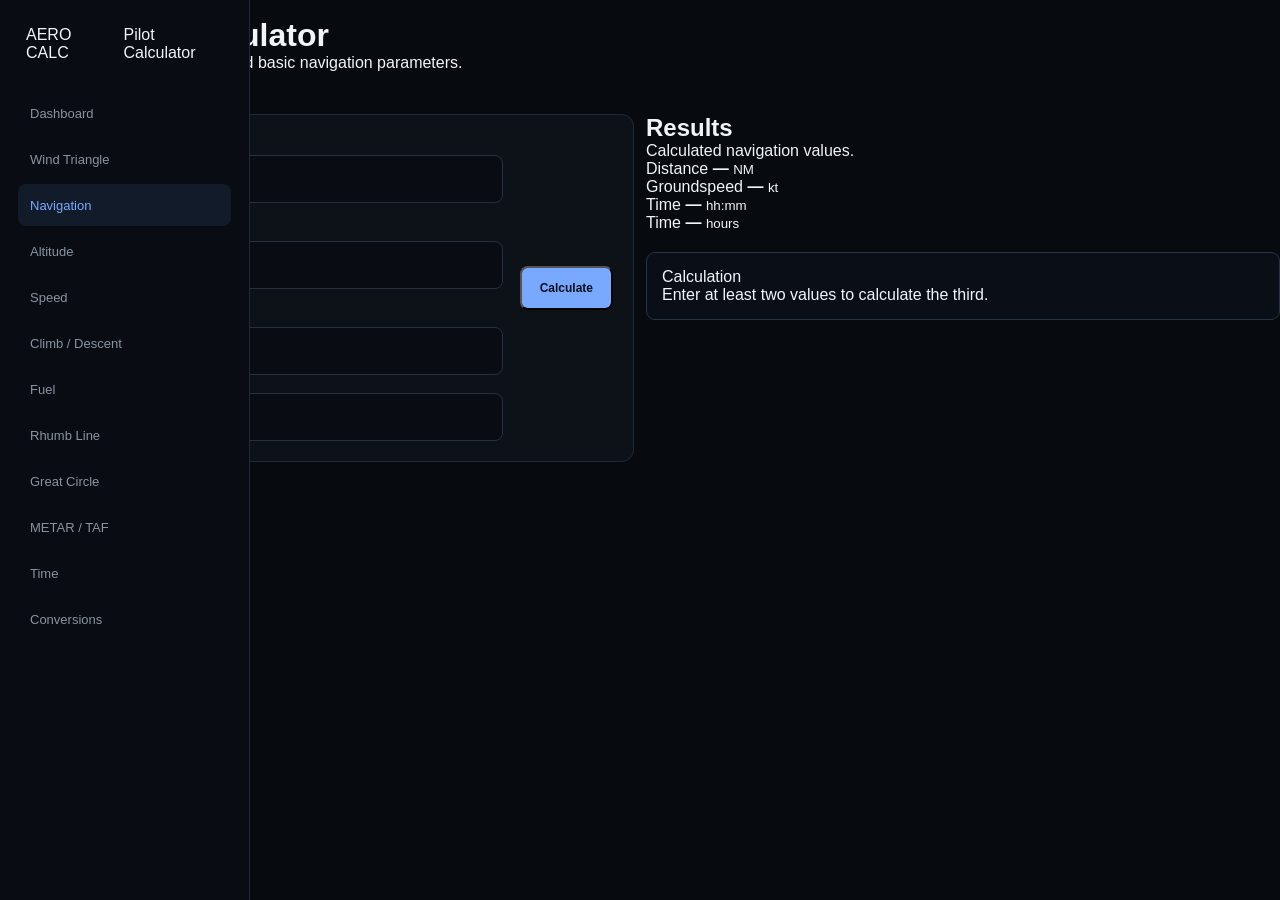
==== navigation.html @ 5a8d980f "Create navigation.html" ====
<!DOCTYPE html>
<html lang="en">
<head>
    <meta charset="UTF-8">
    <meta name="viewport" content="width=device-width, initial-scale=1.0">
    <title>Navigation | AERO CALC</title>
    <link rel="stylesheet" href="css/style.css">
</head>
<body>

<aside class="sidebar">
    <div class="brand">
        <div class="brand-name">AERO CALC</div>
        <div class="brand-subtitle">Pilot Calculator</div>
    </div>

    <nav class="nav">
        <a href="index.html">Dashboard</a>
        <a href="wind.html">Wind Triangle</a>
        <a href="navigation.html" class="active">Navigation</a>
        <a href="altitude.html">Altitude</a>
        <a href="speed.html">Speed</a>
        <a href="climb-descent.html">Climb / Descent</a>
        <a href="fuel.html">Fuel</a>
        <a href="rhumbline.html">Rhumb Line</a>
        <a href="great-circle.html">Great Circle</a>
        <a href="metar.html">METAR / TAF</a>
        <a href="time.html">Time</a>
        <a href="conversions.html">Conversions</a>
    </nav>
</aside>

<main class="main-content">

    <header class="topbar">
        <div>
            <div class="eyebrow">NAVIGATION</div>
            <h1>Navigation Calculator</h1>
            <p>Calculate time, distance, speed and basic navigation parameters.</p>
        </div>
    </header>

    <section class="calculator-grid">

        <div class="card calculator-card">

            <div class="card-header">
                <h2>Flight Data</h2>
                <p>Enter the values you know.</p>
            </div>

            <div class="form-grid">

                <div class="input-group">
                    <label for="distance">Distance</label>
                    <div class="input-with-unit">
                        <input type="number" id="distance" step="any" min="0">
                        <span>NM</span>
                    </div>
                </div>

                <div class="input-group">
                    <label for="groundspeed">Groundspeed</label>
                    <div class="input-with-unit">
                        <input type="number" id="groundspeed" step="any" min="0">
                        <span>kt</span>
                    </div>
                </div>

                <div class="input-group">
                    <label for="time-hours">Time</label>
                    <div class="time-inputs">
                        <input type="number" id="time-hours" min="0" step="1" placeholder="hh">
                        <span>:</span>
                        <input type="number" id="time-minutes" min="0" max="59" step="1" placeholder="mm">
                    </div>
                </div>

            </div>

            <button id="calculate-button" class="primary-button">
                Calculate
            </button>

            <div id="error-message" class="error-message"></div>

        </div>


        <div class="card results-card">

            <div class="card-header">
                <h2>Results</h2>
                <p>Calculated navigation values.</p>
            </div>

            <div class="results-grid">

                <div class="result-box">
                    <span class="result-label">Distance</span>
                    <strong id="distance-result">—</strong>
                    <small>NM</small>
                </div>

                <div class="result-box">
                    <span class="result-label">Groundspeed</span>
                    <strong id="groundspeed-result">—</strong>
                    <small>kt</small>
                </div>

                <div class="result-box">
                    <span class="result-label">Time</span>
                    <strong id="time-result">—</strong>
                    <small>hh:mm</small>
                </div>

                <div class="result-box">
                    <span class="result-label">Time</span>
                    <strong id="decimal-time-result">—</strong>
                    <small>hours</small>
                </div>

            </div>

            <div class="formula-box">
                <div class="formula-title">Calculation</div>
                <div id="formula-text">
                    Enter at least two values to calculate the third.
                </div>
            </div>

        </div>

    </section>

</main>

<script src="js/navigation.js"></script>

</body>
</html>
---- css/style.css ----
:root {
    --bg: #070a0f;
    --panel: #0d1118;
    --panel-light: #111722;
    --border: #202936;

    --text: #f1f4f8;
    --muted: #8993a2;

    --accent: #79a9ff;
    --accent-dark: #4f82db;

    --success: #63d6a0;
    --danger: #ff7373;

    --sidebar: 250px;
}

* {
    box-sizing: border-box;
    margin: 0;
    padding: 0;
}

html {
    scroll-behavior: smooth;
}

body {
    min-height: 100vh;
    background: var(--bg);
    color: var(--text);
    font-family:
        Inter,
        -apple-system,
        BlinkMacSystemFont,
        "Segoe UI",
        sans-serif;
}

a {
    color: inherit;
    text-decoration: none;
}

/* SIDEBAR */

.sidebar {
    position: fixed;
    left: 0;
    top: 0;

    width: var(--sidebar);
    height: 100vh;

    padding: 26px 18px;

    background: #090c12;
    border-right: 1px solid var(--border);

    display: flex;
    flex-direction: column;

    z-index: 10;
}

.brand {
    display: flex;
    align-items: center;
    gap: 12px;

    padding: 0 8px 30px;
}

.brand-mark {
    width: 38px;
    height: 38px;

    display: flex;
    align-items: center;
    justify-content: center;

    border: 1px solid #31415a;
    border-radius: 10px;

    color: var(--accent);
    font-weight: 800;
    font-size: 13px;
    letter-spacing: .08em;
}

.brand h1 {
    font-size: 15px;
    letter-spacing: .08em;
    font-weight: 800;
}

.brand span {
    display: block;

    margin-top: 3px;

    color: var(--muted);
    font-size: 9px;
    letter-spacing: .13em;
    text-transform: uppercase;
}

nav {
    display: flex;
    flex-direction: column;
    gap: 4px;
}

nav a {
    min-height: 42px;

    display: flex;
    align-items: center;
    gap: 12px;

    padding: 0 12px;

    border-radius: 8px;

    color: var(--muted);

    font-size: 13px;
    font-weight: 500;

    transition:
        background .2s ease,
        color .2s ease;
}

nav a span {
    width: 20px;
    text-align: center;
    color: #697484;
    font-size: 14px;
}

nav a:hover {
    background: #111722;
    color: var(--text);
}

nav a.active {
    background: #121b29;
    color: var(--accent);
}

nav a.active span {
    color: var(--accent);
}

.nav-title {
    margin: 22px 12px 7px;

    color: #4f5968;

    font-size: 9px;
    font-weight: 700;
    letter-spacing: .15em;
}

.sidebar-footer {
    margin-top: auto;

    padding: 14px 12px;

    border-top: 1px solid var(--border);

    color: #687282;
}

.sidebar-footer span {
    display: block;

    font-size: 8px;
    font-weight: 800;
    letter-spacing: .13em;
}

.sidebar-footer small {
    display: block;

    margin-top: 5px;

    font-size: 9px;
}

/* MAIN */

.main {
    min-height: 100vh;
    margin-left: var(--sidebar);

    padding: 34px 44px 60px;
}

.topbar {
    min-height: 60px;

    display: flex;
    align-items: center;
    justify-content: space-between;

    margin-bottom: 42px;
}

.eyebrow {
    display: block;

    margin-bottom: 7px;

    color: #687587;

    font-size: 9px;
    font-weight: 800;
    letter-spacing: .17em;
    text-transform: uppercase;
}

.topbar h2 {
    font-size: 27px;
    letter-spacing: -.03em;
}

.status {
    display: flex;
    align-items: center;
    gap: 8px;

    color: #687587;

    font-size: 9px;
    font-weight: 700;
    letter-spacing: .1em;
}

.status-dot {
    width: 7px;
    height: 7px;

    border-radius: 50%;
    background: var(--success);

    box-shadow: 0 0 12px rgba(99, 214, 160, .35);
}

/* HERO */

.hero {
    display: flex;
    align-items: center;
    justify-content: space-between;
    gap: 30px;

    padding: 38px;

    border: 1px solid var(--border);
    border-radius: 16px;

    background:
        linear-gradient(
            135deg,
            #0d131d 0%,
            #0a0e15 100%
        );

    margin-bottom: 48px;
}

.hero h3 {
    font-size: 34px;
    letter-spacing: -.04em;
}

.hero p {
    max-width: 590px;

    margin-top: 10px;

    color: var(--muted);

    font-size: 14px;
    line-height: 1.7;
}

.primary-button {
    display: flex;
    align-items: center;
    gap: 14px;

    white-space: nowrap;

    padding: 13px 18px;

    border-radius: 8px;

    background: var(--accent);
    color: #07101e;

    font-size: 12px;
    font-weight: 800;

    transition:
        transform .2s ease,
        background .2s ease;
}

.primary-button:hover {
    background: #91b8ff;
    transform: translateY(-1px);
}

/* SECTION */

.section-heading {
    margin-bottom: 20px;
}

.section-heading h3 {
    font-size: 20px;
}

/* CARDS */

.calculator-grid {
    display: grid;
    grid-template-columns: repeat(2, minmax(0, 1fr));
    gap: 12px;
}

.calculator-card {
    min-height: 130px;

    display: grid;
    grid-template-columns: 48px 1fr auto;
    align-items: center;
    gap: 17px;

    padding: 20px;

    border: 1px solid var(--border);
    border-radius: 12px;

    background: var(--panel);

    transition:
        border-color .2s ease,
        transform .2s ease;
}

.calculator-card:not(.disabled):hover {
    border-color: #344763;
    transform: translateY(-2px);
}

.calculator-card.disabled {
    opacity: .55;
    cursor: default;
}

.card-icon {
    width: 44px;
    height: 44px;

    display: flex;
    align-items: center;
    justify-content: center;

    border: 1px solid #263346;
    border-radius: 10px;

    color: var(--accent);

    font-size: 18px;
}

.calculator-card h4 {
    font-size: 14px;
}

.calculator-card p {
    margin-top: 6px;

    color: var(--muted);

    font-size: 11px;
    line-height: 1.5;
}

.card-arrow {
    color: var(--accent);
}

.coming {
    color: #566172;

    font-size: 8px;
    font-weight: 800;
    letter-spacing: .1em;
}

/* CALCULATOR PAGE */

.calculator-layout {
    display: grid;
    grid-template-columns: minmax(0, 1.5fr) minmax(300px, .75fr);
    gap: 20px;

    align-items: start;
}

.page-intro {
    margin-bottom: 24px;
}

.page-intro h3 {
    font-size: 29px;
    letter-spacing: -.035em;
}

.page-intro p {
    max-width: 650px;

    margin-top: 9px;

    color: var(--muted);

    font-size: 13px;
    line-height: 1.7;
}

.panel,
.results-panel {
    border: 1px solid var(--border);
    border-radius: 14px;

    background: var(--panel);
}

.panel {
    padding: 25px;
}

.panel-header,
.results-header {
    padding-bottom: 21px;

    border-bottom: 1px solid var(--border);
}

.panel-header h4,
.results-header h4 {
    font-size: 16px;
}

/* INPUTS */

.input-grid {
    display: grid;
    grid-template-columns: repeat(2, minmax(0, 1fr));
    gap: 17px;

    margin-top: 24px;
}

.input-group label {
    display: flex;
    justify-content: space-between;

    margin-bottom: 8px;

    color: #b9c1cc;

    font-size: 11px;
    font-weight: 600;
}

.input-group label span {
    color: #657082;
    font-size: 9px;
    font-weight: 700;
}

.input-group input {
    width: 100%;
    height: 48px;

    padding: 0 13px;

    border: 1px solid #26303e;
    border-radius: 8px;

    outline: none;

    background: #090d13;
    color: var(--text);

    font-size: 14px;
    font-weight: 600;

    transition:
        border-color .2s ease,
        box-shadow .2s ease;
}

.input-group input:focus {
    border-color: var(--accent);
    box-shadow: 0 0 0 3px rgba(121, 169, 255, .08);
}

.input-group input::placeholder {
    color: #46505e;
}

/* WIND MODE */

.wind-mode {
    display: flex;
    gap: 10px;

    margin-top: 20px;
}

.radio-option {
    flex: 1;

    display: flex;
    align-items: center;
    gap: 10px;

    padding: 12px;

    border: 1px solid var(--border);
    border-radius: 8px;

    cursor: pointer;
}

.radio-option input {
    accent-color: var(--accent);
}

.radio-option strong {
    display: block;

    font-size: 10px;
}

.radio-option small {
    display: block;

    margin-top: 3px;

    color: var(--muted);

    font-size: 9px;
}

/* BUTTON */

.calculate-button {
    width: 100%;
    height: 49px;

    display: flex;
    align-items: center;
    justify-content: space-between;

    margin-top: 23px;

    padding: 0 16px;

    border: 0;
    border-radius: 8px;

    background: var(--accent);
    color: #07101e;

    cursor: pointer;

    font-size: 11px;
    font-weight: 800;
    letter-spacing: .03em;

    transition: background .2s ease;
}

.calculate-button:hover {
    background: #94baff;
}

/* RESULTS */

.results-panel {
    padding: 22px;

    position: sticky;
    top: 25px;
}

.empty-results {
    padding: 55px 20px;

    text-align: center;
}

.empty-icon {
    margin-bottom: 13px;

    color: #4e5968;

    font-size: 28px;
}

.empty-results p {
    color: var(--muted);

    font-size: 11px;
    line-height: 1.6;
}

.results {
    padding-top: 18px;
}

.hidden {
    display: none;
}

.result-primary {
    padding: 16px 0;

    border-bottom: 1px solid var(--border);
}

.result-primary span {
    display: block;

    color: #697585;

    font-size: 8px;
    font-weight: 800;
    letter-spacing: .14em;
}

.result-primary strong {
    display: inline-block;

    margin-top: 5px;

    color: var(--text);

    font-size: 31px;
    letter-spacing: -.04em;
}

.result-primary small {
    margin-left: 4px;

    color: #6e7989;

    font-size: 9px;
}

.result-row {
    display: flex;
    align-items: center;
    justify-content: space-between;

    padding: 13px 0;

    border-bottom: 1px solid var(--border);
}

.result-row span {
    color: #8b95a3;

    font-size: 10px;
}

.result-row strong {
    color: var(--text);

    font-size: 12px;
}

.formula-box {
    margin-top: 20px;
    padding: 15px;

    border: 1px solid #263345;
    border-radius: 9px;

    background: #0a0f17;
}

.formula-box p {
    color: #aab3c0;

    font-family: "SFMono-Regular", Consolas, monospace;
    font-size: 10px;
    line-height: 1.7;
}

/* ERROR */

.error-message {
    display: none;

    margin-top: 16px;
    padding: 11px 13px;

    border: 1px solid rgba(255, 115, 115, .25);
    border-radius: 7px;

    background: rgba(255, 115, 115, .05);

    color: var(--danger);

    font-size: 10px;
}

/* RESPONSIVE */

@media (max-width: 1050px) {

    .calculator-layout {
        grid-template-columns: 1fr;
    }

    .results-panel {
        position: static;
    }

}

@media (max-width: 850px) {

    :root {
        --sidebar: 210px;
    }

    .main {
        padding: 25px;
    }

    .hero {
        align-items: flex-start;
        flex-direction: column;
    }

}

@media (max-width: 650px) {

    .sidebar {
        position: static;

        width: 100%;
        height: auto;

        border-right: 0;
        border-bottom: 1px solid var(--border);
    }

    .sidebar-footer {
        display: none;
    }

    nav {
        display: grid;
        grid-template-columns: repeat(2, 1fr);
    }

    .nav-title {
        grid-column: 1 / -1;
    }

    .main {
        margin-left: 0;
        padding: 22px 15px 40px;
    }

    .topbar {
        align-items: flex-start;
        flex-direction: column;
        gap: 15px;
    }

    .calculator-grid {
        grid-template-columns: 1fr;
    }

    .input-grid {
        grid-template-columns: 1fr;
    }

    .wind-mode {
        flex-direction: column;
    }

    .hero {
        padding: 25px;
    }

    .hero h3 {
        font-size: 27px;
    }

}
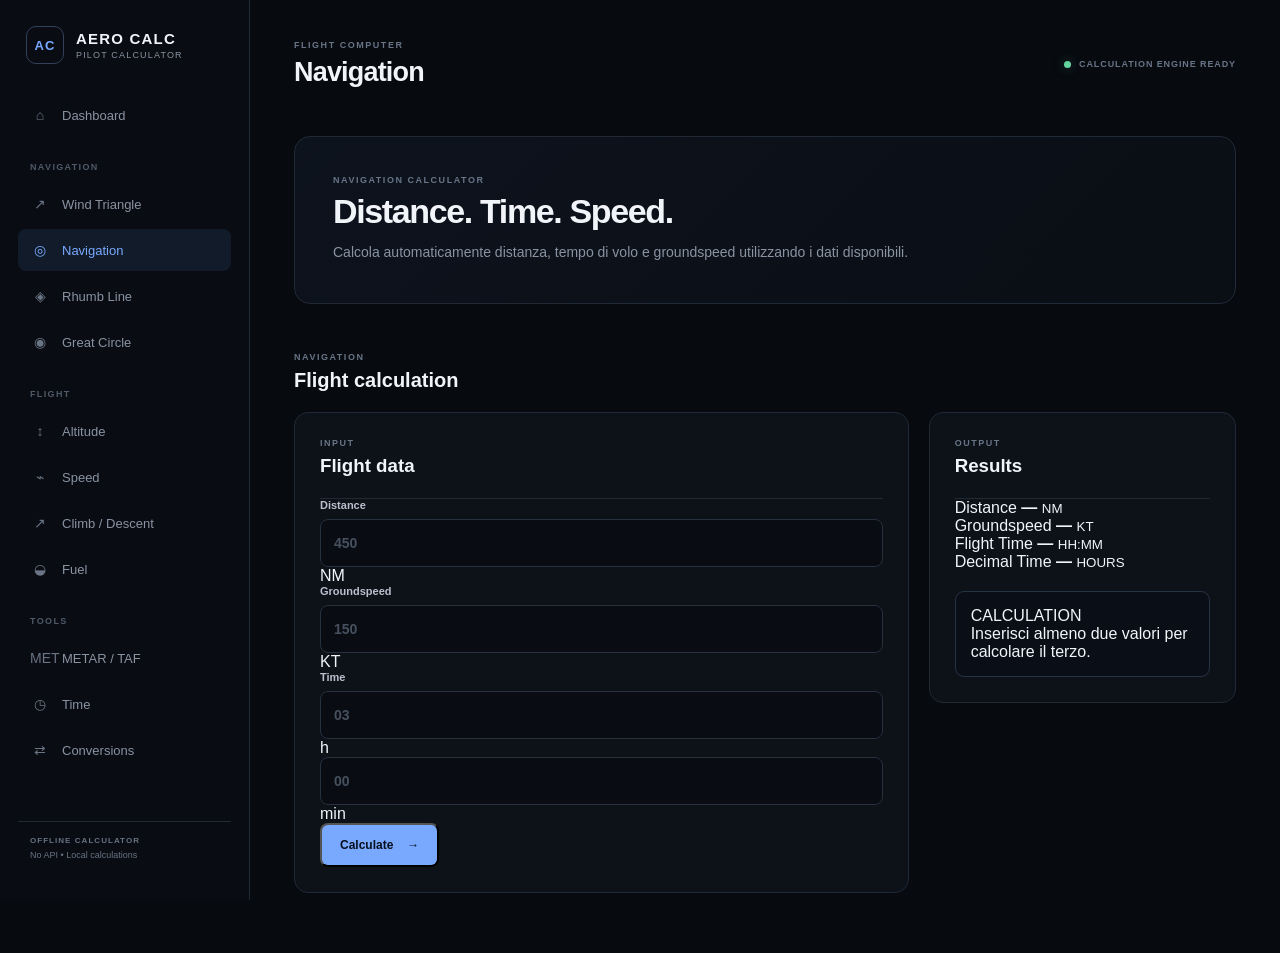
==== commit 51ee1a7f: "Update navigation.html" ====
--- a/navigation.html
+++ b/navigation.html
@@ -1,141 +1,379 @@
 <!DOCTYPE html>
-<html lang="en">
+<html lang="it">
 <head>
     <meta charset="UTF-8">
     <meta name="viewport" content="width=device-width, initial-scale=1.0">
     <title>Navigation | AERO CALC</title>
     <link rel="stylesheet" href="css/style.css">
 </head>
+
 <body>
 
-<aside class="sidebar">
-    <div class="brand">
-        <div class="brand-name">AERO CALC</div>
-        <div class="brand-subtitle">Pilot Calculator</div>
-    </div>
-
-    <nav class="nav">
-        <a href="index.html">Dashboard</a>
-        <a href="wind.html">Wind Triangle</a>
-        <a href="navigation.html" class="active">Navigation</a>
-        <a href="altitude.html">Altitude</a>
-        <a href="speed.html">Speed</a>
-        <a href="climb-descent.html">Climb / Descent</a>
-        <a href="fuel.html">Fuel</a>
-        <a href="rhumbline.html">Rhumb Line</a>
-        <a href="great-circle.html">Great Circle</a>
-        <a href="metar.html">METAR / TAF</a>
-        <a href="time.html">Time</a>
-        <a href="conversions.html">Conversions</a>
-    </nav>
-</aside>
-
-<main class="main-content">
-
-    <header class="topbar">
-        <div>
-            <div class="eyebrow">NAVIGATION</div>
-            <h1>Navigation Calculator</h1>
-            <p>Calculate time, distance, speed and basic navigation parameters.</p>
+    <aside class="sidebar">
+
+        <div class="brand">
+            <div class="brand-mark">AC</div>
+
+            <div>
+                <h1>AERO CALC</h1>
+                <span>Pilot Calculator</span>
+            </div>
         </div>
-    </header>
-
-    <section class="calculator-grid">
-
-        <div class="card calculator-card">
-
-            <div class="card-header">
-                <h2>Flight Data</h2>
-                <p>Enter the values you know.</p>
-            </div>
-
-            <div class="form-grid">
-
-                <div class="input-group">
-                    <label for="distance">Distance</label>
-                    <div class="input-with-unit">
-                        <input type="number" id="distance" step="any" min="0">
-                        <span>NM</span>
-                    </div>
+
+        <nav>
+
+            <a href="index.html">
+                <span>⌂</span>
+                Dashboard
+            </a>
+
+            <div class="nav-title">NAVIGATION</div>
+
+            <a href="wind.html">
+                <span>↗</span>
+                Wind Triangle
+            </a>
+
+            <a href="navigation.html" class="active">
+                <span>◎</span>
+                Navigation
+            </a>
+
+            <a href="#">
+                <span>◈</span>
+                Rhumb Line
+            </a>
+
+            <a href="#">
+                <span>◉</span>
+                Great Circle
+            </a>
+
+            <div class="nav-title">FLIGHT</div>
+
+            <a href="#">
+                <span>↕</span>
+                Altitude
+            </a>
+
+            <a href="#">
+                <span>⌁</span>
+                Speed
+            </a>
+
+            <a href="#">
+                <span>↗</span>
+                Climb / Descent
+            </a>
+
+            <a href="#">
+                <span>◒</span>
+                Fuel
+            </a>
+
+            <div class="nav-title">TOOLS</div>
+
+            <a href="#">
+                <span>MET</span>
+                METAR / TAF
+            </a>
+
+            <a href="#">
+                <span>◷</span>
+                Time
+            </a>
+
+            <a href="#">
+                <span>⇄</span>
+                Conversions
+            </a>
+
+        </nav>
+
+        <div class="sidebar-footer">
+            <span>OFFLINE CALCULATOR</span>
+            <small>No API • Local calculations</small>
+        </div>
+
+    </aside>
+
+
+    <main class="main">
+
+        <header class="topbar">
+
+            <div>
+                <span class="eyebrow">FLIGHT COMPUTER</span>
+                <h2>Navigation</h2>
+            </div>
+
+            <div class="status">
+                <span class="status-dot"></span>
+                CALCULATION ENGINE READY
+            </div>
+
+        </header>
+
+
+        <section class="hero">
+
+            <div>
+                <span class="eyebrow">NAVIGATION CALCULATOR</span>
+
+                <h3>Distance. Time. Speed.</h3>
+
+                <p>
+                    Calcola automaticamente distanza, tempo di volo
+                    e groundspeed utilizzando i dati disponibili.
+                </p>
+            </div>
+
+        </section>
+
+
+        <section class="section">
+
+            <div class="section-heading">
+
+                <div>
+                    <span class="eyebrow">NAVIGATION</span>
+                    <h3>Flight calculation</h3>
                 </div>
 
-                <div class="input-group">
-                    <label for="groundspeed">Groundspeed</label>
-                    <div class="input-with-unit">
-                        <input type="number" id="groundspeed" step="any" min="0">
-                        <span>kt</span>
-                    </div>
+            </div>
+
+
+            <div class="calculator-layout">
+
+
+                <!-- INPUT -->
+
+                <div class="panel">
+
+                    <div class="panel-header">
+
+                        <div>
+                            <span class="eyebrow">INPUT</span>
+                            <h3>Flight data</h3>
+                        </div>
+
+                    </div>
+
+
+                    <div class="form-grid">
+
+
+                        <div class="input-group">
+
+                            <label for="distance">
+                                Distance
+                            </label>
+
+                            <div class="input-wrapper">
+
+                                <input
+                                    type="number"
+                                    id="distance"
+                                    placeholder="450"
+                                    step="any"
+                                    min="0"
+                                >
+
+                                <span>NM</span>
+
+                            </div>
+
+                        </div>
+
+
+                        <div class="input-group">
+
+                            <label for="groundspeed">
+                                Groundspeed
+                            </label>
+
+                            <div class="input-wrapper">
+
+                                <input
+                                    type="number"
+                                    id="groundspeed"
+                                    placeholder="150"
+                                    step="any"
+                                    min="0"
+                                >
+
+                                <span>KT</span>
+
+                            </div>
+
+                        </div>
+
+
+                        <div class="input-group">
+
+                            <label>
+                                Time
+                            </label>
+
+                            <div class="time-input">
+
+                                <input
+                                    type="number"
+                                    id="time-hours"
+                                    placeholder="03"
+                                    min="0"
+                                    step="1"
+                                >
+
+                                <span>h</span>
+
+                                <input
+                                    type="number"
+                                    id="time-minutes"
+                                    placeholder="00"
+                                    min="0"
+                                    max="59"
+                                    step="1"
+                                >
+
+                                <span>min</span>
+
+                            </div>
+
+                        </div>
+
+
+                    </div>
+
+
+                    <button
+                        id="calculate-button"
+                        class="primary-button"
+                    >
+                        Calculate
+                        <span>→</span>
+                    </button>
+
+
+                    <div
+                        id="error-message"
+                        class="error-message"
+                    ></div>
+
                 </div>
 
-                <div class="input-group">
-                    <label for="time-hours">Time</label>
-                    <div class="time-inputs">
-                        <input type="number" id="time-hours" min="0" step="1" placeholder="hh">
-                        <span>:</span>
-                        <input type="number" id="time-minutes" min="0" max="59" step="1" placeholder="mm">
-                    </div>
+
+                <!-- RESULTS -->
+
+                <div class="panel">
+
+                    <div class="panel-header">
+
+                        <div>
+                            <span class="eyebrow">OUTPUT</span>
+                            <h3>Results</h3>
+                        </div>
+
+                    </div>
+
+
+                    <div class="results-grid">
+
+
+                        <div class="result-box">
+
+                            <span class="result-label">
+                                Distance
+                            </span>
+
+                            <strong id="distance-result">
+                                —
+                            </strong>
+
+                            <small>
+                                NM
+                            </small>
+
+                        </div>
+
+
+                        <div class="result-box">
+
+                            <span class="result-label">
+                                Groundspeed
+                            </span>
+
+                            <strong id="groundspeed-result">
+                                —
+                            </strong>
+
+                            <small>
+                                KT
+                            </small>
+
+                        </div>
+
+
+                        <div class="result-box">
+
+                            <span class="result-label">
+                                Flight Time
+                            </span>
+
+                            <strong id="time-result">
+                                —
+                            </strong>
+
+                            <small>
+                                HH:MM
+                            </small>
+
+                        </div>
+
+
+                        <div class="result-box">
+
+                            <span class="result-label">
+                                Decimal Time
+                            </span>
+
+                            <strong id="decimal-time-result">
+                                —
+                            </strong>
+
+                            <small>
+                                HOURS
+                            </small>
+
+                        </div>
+
+
+                    </div>
+
+
+                    <div class="formula-box">
+
+                        <div class="formula-title">
+                            CALCULATION
+                        </div>
+
+                        <div id="formula-text">
+                            Inserisci almeno due valori
+                            per calcolare il terzo.
+                        </div>
+
+                    </div>
+
                 </div>
 
             </div>
 
-            <button id="calculate-button" class="primary-button">
-                Calculate
-            </button>
-
-            <div id="error-message" class="error-message"></div>
-
-        </div>
-
-
-        <div class="card results-card">
-
-            <div class="card-header">
-                <h2>Results</h2>
-                <p>Calculated navigation values.</p>
-            </div>
-
-            <div class="results-grid">
-
-                <div class="result-box">
-                    <span class="result-label">Distance</span>
-                    <strong id="distance-result">—</strong>
-                    <small>NM</small>
-                </div>
-
-                <div class="result-box">
-                    <span class="result-label">Groundspeed</span>
-                    <strong id="groundspeed-result">—</strong>
-                    <small>kt</small>
-                </div>
-
-                <div class="result-box">
-                    <span class="result-label">Time</span>
-                    <strong id="time-result">—</strong>
-                    <small>hh:mm</small>
-                </div>
-
-                <div class="result-box">
-                    <span class="result-label">Time</span>
-                    <strong id="decimal-time-result">—</strong>
-                    <small>hours</small>
-                </div>
-
-            </div>
-
-            <div class="formula-box">
-                <div class="formula-title">Calculation</div>
-                <div id="formula-text">
-                    Enter at least two values to calculate the third.
-                </div>
-            </div>
-
-        </div>
-
-    </section>
-
-</main>
-
-<script src="js/navigation.js"></script>
+        </section>
+
+    </main>
+
+
+    <script src="js/navigation.js"></script>
 
 </body>
 </html>
--- a/css/style.css
+++ b/css/style.css
@@ -813,3 +813,28 @@
     }
 
 }
+
+.time-inputs {
+    display: flex;
+    align-items: center;
+    gap: 8px;
+}
+
+.time-inputs input {
+    width: 100%;
+}
+
+.time-inputs span {
+    color: var(--muted);
+    font-weight: 600;
+}
+
+.error-message {
+    display: none;
+    margin-top: 16px;
+    padding: 12px 14px;
+    border: 1px solid rgba(255, 115, 115, 0.3);
+    border-radius: 10px;
+    background: rgba(255, 115, 115, 0.08);
+    color: var(--danger);
+}
